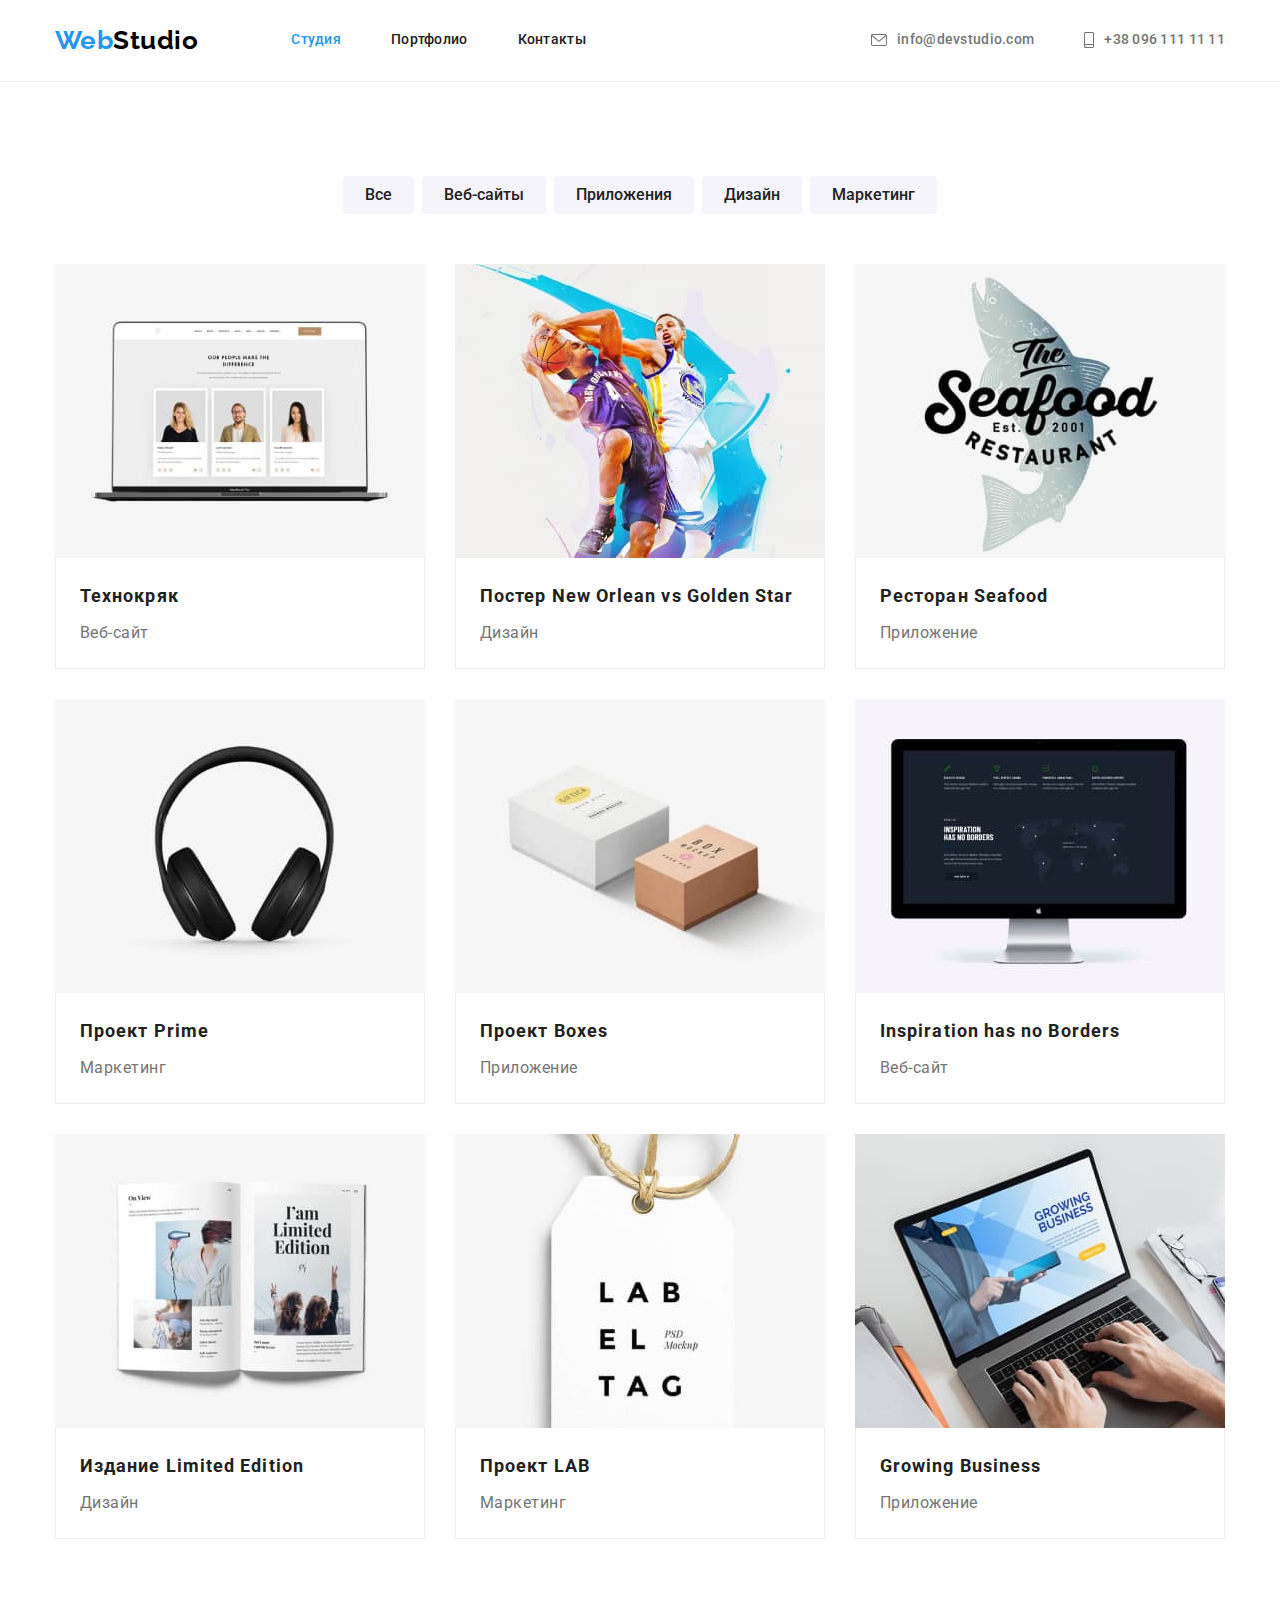
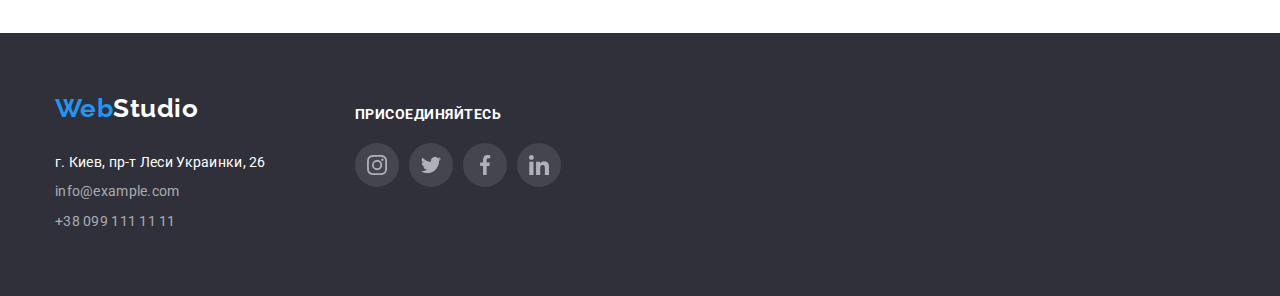
==== portfolio.html @ 1696f5d5 "Клонирую файлы предыдущей работы." ====
<!DOCTYPE html>
<html lang="ru">
  <head>
    <meta charset="UTF-8" />
    <meta http-equiv="X-UA-Compatible" content="IE=edge" />
    <meta name="viewport" content="width=device-width, initial-scale=1.0" />
    <title>Портфолио</title>
    <link rel="preconnect" href="https://fonts.gstatic.com" />
    <link
      href="https://fonts.googleapis.com/css2?family=Raleway:wght@700&family=Roboto:wght@400;500;700;900&display=swap"
      rel="stylesheet"
    />
    <link
      rel="stylesheet"
      href="https://cdnjs.cloudflare.com/ajax/libs/modern-normalize/1.0.0/modern-normalize.min.css"
    />
    <link rel="stylesheet" href="./css/styles.css" />
  </head>
  <body>
    <header class="site-header">
      <div class="container flexbox">
        <nav class="site-navigation flexbox">
          <a href="./index.html" class="logo" tabindex="-1"
            ><span class="accent">Web</span>Studio</a
          >
          <ul class="menu list flexbox">
            <li class="item">
              <a class="current menu-link link" href="./index.html" tabindex="1"
                >Студия</a
              >
            </li>
            <li class="item">
              <a class="menu-link link" href="./portfolio.html" tabindex="2"
                >Портфолио</a
              >
            </li>
            <li class="item">
              <a class="menu-link link" href="" tabindex="3">Контакты</a>
            </li>
          </ul>
        </nav>
        <ul class="contacts list flexbox">
          <li class="item">
            <a class="contacts-link link" href="mailto:info@devstudio.com">
              <svg class="icon" width="16" height="12">
                <use href="./images/icons.svg#icon-envelope"></use>
              </svg>
              info@devstudio.com
            </a>
          </li>
          <li class="item">
            <a class="contacts-link link" href="tel:+380961111111">
              <svg class="icon" width="10" height="16">
                <use href="./images/icons.svg#icon-smartphone"></use>
              </svg>
              +38 096 111 11 11
            </a>
          </li>
        </ul>
      </div>
    </header>

    <main>
      <section class="section">
        <div class="container">
          <h1 class="visually-hidden">Наши роботы</h1>
          <ul class="filter list">
            <li class="item">
              <button class="fiter-button" type="button">Все</button>
            </li>
            <li class="item">
              <button class="fiter-button" type="button">Веб-сайты</button>
            </li>
            <li class="item">
              <button class="fiter-button" type="button">Приложения</button>
            </li>
            <li class="item">
              <button class="fiter-button" type="button">Дизайн</button>
            </li>
            <li class="item">
              <button class="fiter-button" type="button">Маркетинг</button>
            </li>
          </ul>
          <ul class="list grid">
            <li class="item">
              <a class="work-link" href="">
                <article>
                  <img
                    class="image"
                    src="./images/portfolio/project-1-min.jpg"
                    width="370"
                    height="294"
                    alt="Технокряк"
                  />
                  <div class="work-info">
                    <h2 class="work-title">Технокряк</h2>
                    <p class="work-category">Веб-сайт</p>
                  </div>
                </article>
              </a>
            </li>
            <li class="item">
              <a class="work-link" href="">
                <article>
                  <img
                    class="image"
                    src="./images/portfolio/project-2-min.jpg"
                    width="370"
                    height="294"
                    alt="Постер New Orlean vs Golden Star"
                  />
                  <div class="work-info">
                    <h2 class="work-title">Постер New Orlean vs Golden Star</h2>
                    <p class="work-category">Дизайн</p>
                  </div>
                </article>
              </a>
            </li>
            <li class="item">
              <a class="work-link" href="">
                <article>
                  <img
                    class="image"
                    src="./images/portfolio/project-3-min.jpg"
                    width="370"
                    height="294"
                    alt="Ресторан Seafood"
                  />
                  <div class="work-info">
                    <h2 class="work-title">Ресторан Seafood</h2>
                    <p class="work-category">Приложение</p>
                  </div>
                </article>
              </a>
            </li>
            <li class="item">
              <a class="work-link" href="">
                <article>
                  <img
                    class="image"
                    src="./images/portfolio/project-4-min.jpg"
                    width="370"
                    height="294"
                    alt="Проект Prime"
                  />
                  <div class="work-info">
                    <h2 class="work-title">Проект Prime</h2>
                    <p class="work-category">Маркетинг</p>
                  </div>
                </article>
              </a>
            </li>
            <li class="item">
              <a class="work-link" href="">
                <article>
                  <img
                    class="image"
                    src="./images/portfolio/project-5-min.jpg"
                    width="370"
                    height="294"
                    alt="Проект Boxes"
                  />
                  <div class="work-info">
                    <h2 class="work-title">Проект Boxes</h2>
                    <p class="work-category">Приложение</p>
                  </div>
                </article>
              </a>
            </li>
            <li class="item">
              <a class="work-link" href="">
                <article>
                  <img
                    class="image"
                    src="./images/portfolio/project-6-min.jpg"
                    width="370"
                    height="294"
                    alt="Inspiration has no Borders"
                  />
                  <div class="work-info">
                    <h2 class="work-title">Inspiration has no Borders</h2>
                    <p class="work-category">Веб-сайт</p>
                  </div>
                </article>
              </a>
            </li>
            <li class="item">
              <a class="work-link" href="">
                <article>
                  <img
                    class="image"
                    src="./images/portfolio/project-7-min.jpg"
                    width="370"
                    height="294"
                    alt="Издание Limited Edition"
                  />
                  <div class="work-info">
                    <h2 class="work-title">Издание Limited Edition</h2>
                    <p class="work-category">Дизайн</p>
                  </div>
                </article>
              </a>
            </li>
            <li class="item">
              <a class="work-link" href="">
                <article>
                  <img
                    class="image"
                    src="./images/portfolio/project-8-min.jpg"
                    width="370"
                    height="294"
                    alt="Проект LAB"
                  />
                  <div class="work-info">
                    <h2 class="work-title">Проект LAB</h2>
                    <p class="work-category">Маркетинг</p>
                  </div>
                </article>
              </a>
            </li>
            <li class="item">
              <a class="work-link" href="">
                <article>
                  <img
                    class="image"
                    src="./images/portfolio/project-9-min.jpg"
                    width="370"
                    height="294"
                    alt="Growing Business"
                  />
                  <div class="work-info">
                    <h2 class="work-title">Growing Business</h2>
                    <p class="work-category">Приложение</p>
                  </div>
                </article>
              </a>
            </li>
          </ul>
        </div>
      </section>
    </main>
    <footer class="footer">
      <div class="container">
        <ul class="grid list">
          <li class="item">
            <a href="./index.html" class="logo footer-logo"
              ><span class="accent">Web</span>Studio</a
            >
            <address class="footer-contacs">
              <ul class="list">
                <li>
                  <a
                    class="footer-contacs-item color-w link"
                    href="https://goo.gl/maps/rSywJjDoSxNGy83C9"
                    target="_blank"
                    rel="noopener noreferrer"
                    >г. Киев, пр-т Леси Украинки, 26</a
                  >
                </li>
                <li>
                  <a
                    class="footer-contacs-item link"
                    href="mailto:info@example.com"
                    >info@example.com</a
                  >
                </li>
                <li>
                  <a class="footer-contacs-item link" href="tel:+380991111111"
                    >+38 099 111 11 11</a
                  >
                </li>
              </ul>
            </address>
          </li>
          <li class="item">
            <p class="social-title">Присоединяйтесь</p>
            <ul class="footer-social-list list">
              <li class="social-item">
                <a href="" target="_blank" rel="noopener noreferrer">
                  <svg width="44" height="44">
                    <use href="./images/icons.svg#icon-instagram"></use>
                  </svg>
                </a>
              </li>
              <li class="social-item">
                <a href="" target="_blank" rel="noopener noreferrer">
                  <svg width="44" height="44">
                    <use href="./images/icons.svg#icon-twitter"></use>
                  </svg>
                </a>
              </li>
              <li class="social-item">
                <a href="" target="_blank" rel="noopener noreferrer">
                  <svg width="44" height="44">
                    <use href="./images/icons.svg#icon-facebook"></use>
                  </svg>
                </a>
              </li>
              <li class="social-item">
                <a href="" target="_blank" rel="noopener noreferrer">
                  <svg width="44" height="44">
                    <use href="./images/icons.svg#icon-linkedin"></use>
                  </svg>
                </a>
              </li>
            </ul>
          </li>
          <li class="item"></li>
          <li class="item"></li>
        </ul>
      </div>
    </footer>
  </body>
</html>
---- css/styles.css ----
:root {
  --main-text-color: #757575;
  --color-text: #212121;
  --color-text-w: #ffffff;
  --color-accent: #2196f3;
  --color-background-dark: #2f303a;
  --color-background-btn: #f5f4fa;
  --background-btn-focus: #188ce8;
  --grid-item: 3;
  --padding-section: 94px;
}

body {
  font-family: 'Roboto', sans-serif;
  font-weight: 400;
  font-size: 16px;
  line-height: 1.87;
  letter-spacing: 0.03em;
  color: var(--main-text-color);
}

h1,
h2,
h3,
h4,
h5,
h6 {
  margin-top: 0;
}

.container {
  width: 1200px;
  padding-left: 15px;
  padding-right: 15px;
  margin-left: auto;
  margin-right: auto;
}

.visually-hidden {
  position: absolute !important;
  clip: rect(1px 1px 1px 1px);
  clip: rect(1px, 1px, 1px, 1px);
  padding: 0 !important;
  border: 0 !important;
  height: 1px !important;
  width: 1px !important;
  overflow: hidden;
}

.icon {
  fill: currentColor;
  margin-right: 10px;
}

.logo {
  font-family: 'Raleway', sans-serif;
  font-weight: 700;
  font-size: 26px;
  line-height: 1.19;
  text-decoration: none;
  color: #000000;
}

.footer {
  background-color: var(--color-background-dark);
}

.footer .grid > .item {
  --grid-item: 4;
}

.footer-social-list {
  display: flex;
}

.accent {
  color: var(--color-accent);
}

.list {
  list-style: none;
  margin: 0;
  padding: 0;
}

.link {
  font-size: 14px;
  line-height: 1.14;
  letter-spacing: 0.02em;
  text-decoration: none;
}

.image {
  max-width: 100%;
  height: auto;
  display: block;
}

.section-title {
  margin-bottom: 50px;
  font-weight: 700;
  font-size: 36px;
  line-height: 1.167;
  text-align: center;
  color: var(--color-text);
}

.flexbox {
  display: flex;
}

.grid {
  display: flex;
  flex-wrap: wrap;
  margin-top: -30px;
  margin-left: -30px;
}

.grid > .item {
  margin-top: 30px;
  margin-left: 30px;
  flex-basis: calc((100% - 30px * var(--grid-item)) / var(--grid-item));
}

.section {
  padding-top: var(--padding-section);
  padding-bottom: var(--padding-section);
}

.site-header {
  padding-top: 25px;
  padding-bottom: 25px;
  border-bottom: 1px solid #ececec;
}

.site-navigation,
.site-header > .container {
  align-items: center;
}

.menu {
  margin-left: 93px;
}

/* .site-header .item:not(:last-child) {
  margin-right: 50px;
} */

.site-header .item + .item {
  margin-left: 50px;
}

.menu-link,
.contacts-link {
  font-weight: 500;
}

.menu-link {
  color: var(--color-text);
  display: block;
  padding: 5px 0;
}

.contacts {
  margin-left: auto;
  align-items: center;
}

.contacts-link {
  color: var(--main-text-color);
  display: flex;
  align-items: center;
}

.current,
.menu-link:hover,
.menu-link:focus,
.contacts-link:hover,
.contacts-link:focus {
  color: var(--color-accent);
}

.hero {
  display: flex;
  align-items: center;
  min-height: 100vh;
  background-color: var(--color-background-dark);
  text-align: center;
  background-image: linear-gradient(
      to bottom,
      rgba(47, 48, 58, 0.4),
      rgba(47, 48, 58, 0.4)
    ),
    url(../images/hero-bg-min.jpeg);
  background-repeat: no-repeat;
  background-size: cover;
  background-position: left top;
  max-width: 1600px;
  margin-left: auto;
  margin-right: auto;
}

.hero-title {
  max-width: 696px;
  margin-left: auto;
  margin-right: auto;
  font-weight: 900;
  font-size: 44px;
  line-height: 1.5;
  letter-spacing: 0.06em;
  text-transform: uppercase;
  color: var(--color-text-w);
}

.hero-button {
  font-weight: 700;
  line-height: 1.875;
  letter-spacing: 0.06em;
  color: var(--color-text-w);
  cursor: pointer;
  background-color: var(--color-accent);

  padding: 10px 32px;
  border-width: 0;
  border-radius: 4px;
}

.hero-button:hover,
.hero-button:focus {
  background-color: var(--background-btn-focus);
}

.footer-logo {
  color: var(--color-text-w);
}

.section-features {
  padding-top: var(--padding-section);
}

.features-list > .item {
  --grid-item: 4;
}

.features-title {
  font-weight: 700;
  font-size: 14px;
  line-height: 1.14;
  letter-spacing: 0.03em;
  text-transform: uppercase;
  color: var(--color-text);
  margin-bottom: 10px;
}

.features-title::before {
  content: '';
  display: block;
  height: 120px;
  background-color: var(--color-background-btn);
  background-repeat: no-repeat;
  background-position: center;
  border-radius: 4px;
  margin-bottom: 30px;
}

.icon-antenna::before {
  background-image: url(../images/features/antenna.svg);
}

.icon-clock::before {
  background-image: url(../images/features/clock.svg);
}

.icon-diagram::before {
  background-image: url(../images/features/diagram.svg);
}

.icon-astronaut::before {
  background-image: url(../images/features/astronaut.svg);
}

.features-text {
  font-size: 14px;
  line-height: 1.714;
  margin: 0;
}

.section-team {
  background-color: var(--color-background-btn);
}

.team {
  text-align: center;
}

.team > .item {
  --grid-item: 4;
  background-color: #ffffff;
  box-shadow: 0px 1px 3px rgba(0, 0, 0, 0.12), 0px 1px 1px rgba(0, 0, 0, 0.14),
    0px 2px 1px rgba(0, 0, 0, 0.2);
  border-radius: 0px 0px 4px 4px;
}

.team-info {
  padding: 30px 24px;
}

.team-member {
  margin-bottom: 10px;
  font-weight: 500;
  color: var(--color-text);
}

.team-member,
.team-member-position {
  line-height: 1.18;
}

.team-member-position {
  margin: 0;
}

.footer {
  padding-top: 60px;
  padding-bottom: 60px;
}

.footer-contacs {
  font-style: normal;
  margin-top: 20px;
}

.footer-contacs-item {
  font-size: 14px;
  line-height: 1.714;
  color: rgba(255, 255, 255, 0.6);
}

.color-w {
  color: var(--color-text-w);
}

.work-info {
  padding: 20px 24px;
  border: 1px solid #eeeeee;
  border-top-width: 0;
}

.work-link {
  text-decoration: none;
}

.work-link:hover,
.work-link:focus {
  display: block;
  box-shadow: 0px 1px 1px rgba(0, 0, 0, 0.12), 0px 4px 4px rgba(0, 0, 0, 0.06),
    1px 4px 6px rgba(0, 0, 0, 0.16);
}

.work-title {
  margin-bottom: 4px;
  font-weight: 700;
  font-size: 18px;
  line-height: 2;
  letter-spacing: 0.06em;
  color: var(--color-text);
}

.work-category {
  color: var(--main-text-color);
  margin: 0;
}

.filter {
  display: flex;
  justify-content: center;
  margin-bottom: 50px;
}

.filter > .item + .item {
  margin-left: 8px;
}

.fiter-button {
  padding: 6px 22px;
  font-weight: 500;
  line-height: 1.625;
  text-align: center;
  color: var(--color-text);
  background-color: var(--color-background-btn);
  cursor: pointer;
  border-width: 0;
  border-radius: 4px;
}

.fiter-button:hover,
.fiter-button:focus {
  color: var(--color-text-w);
  background-color: var(--color-accent);
  box-shadow: 0px 3px 1px rgba(0, 0, 0, 0.1), 0px 1px 2px rgba(0, 0, 0, 0.08),
    0px 2px 2px rgba(0, 0, 0, 0.12);
}

.member-social-list {
  display: flex;
  justify-content: center;
  margin-top: 16px;
}

.social-item + .social-item {
  margin-left: 10px;
}

.social-item > a {
  display: flex;
  justify-content: center;
  align-items: center;
  border-radius: 50%;
  color: #afb1b8;
  background-color: rgba(255, 255, 255, 0.1);
}

.social-item > a:hover,
.social-item > a:focus {
  background-color: var(--color-accent);
  color: var(--color-text-w);
}

.social-item > a > svg {
  fill: currentColor;
}

.clients-list > .item {
  --grid-item: 6;
}

.client-link {
  display: flex;
  color: #afb1b8;
  box-shadow: 0 0 0 1px #afb1b8;
  box-sizing: border-box;
  border-radius: 4px;
}

.client-link:hover,
.client-link:focus {
  box-shadow: 0 0 0 1px var(--color-accent);
  color: var(--color-accent);
}

.client-link > svg {
  fill: currentColor;
}

.social-title {
  font-weight: 700;
  font-size: 14px;
  line-height: 1.14;
  text-transform: uppercase;
  color: var(--color-text-w);
  margin-bottom: 20px;
}
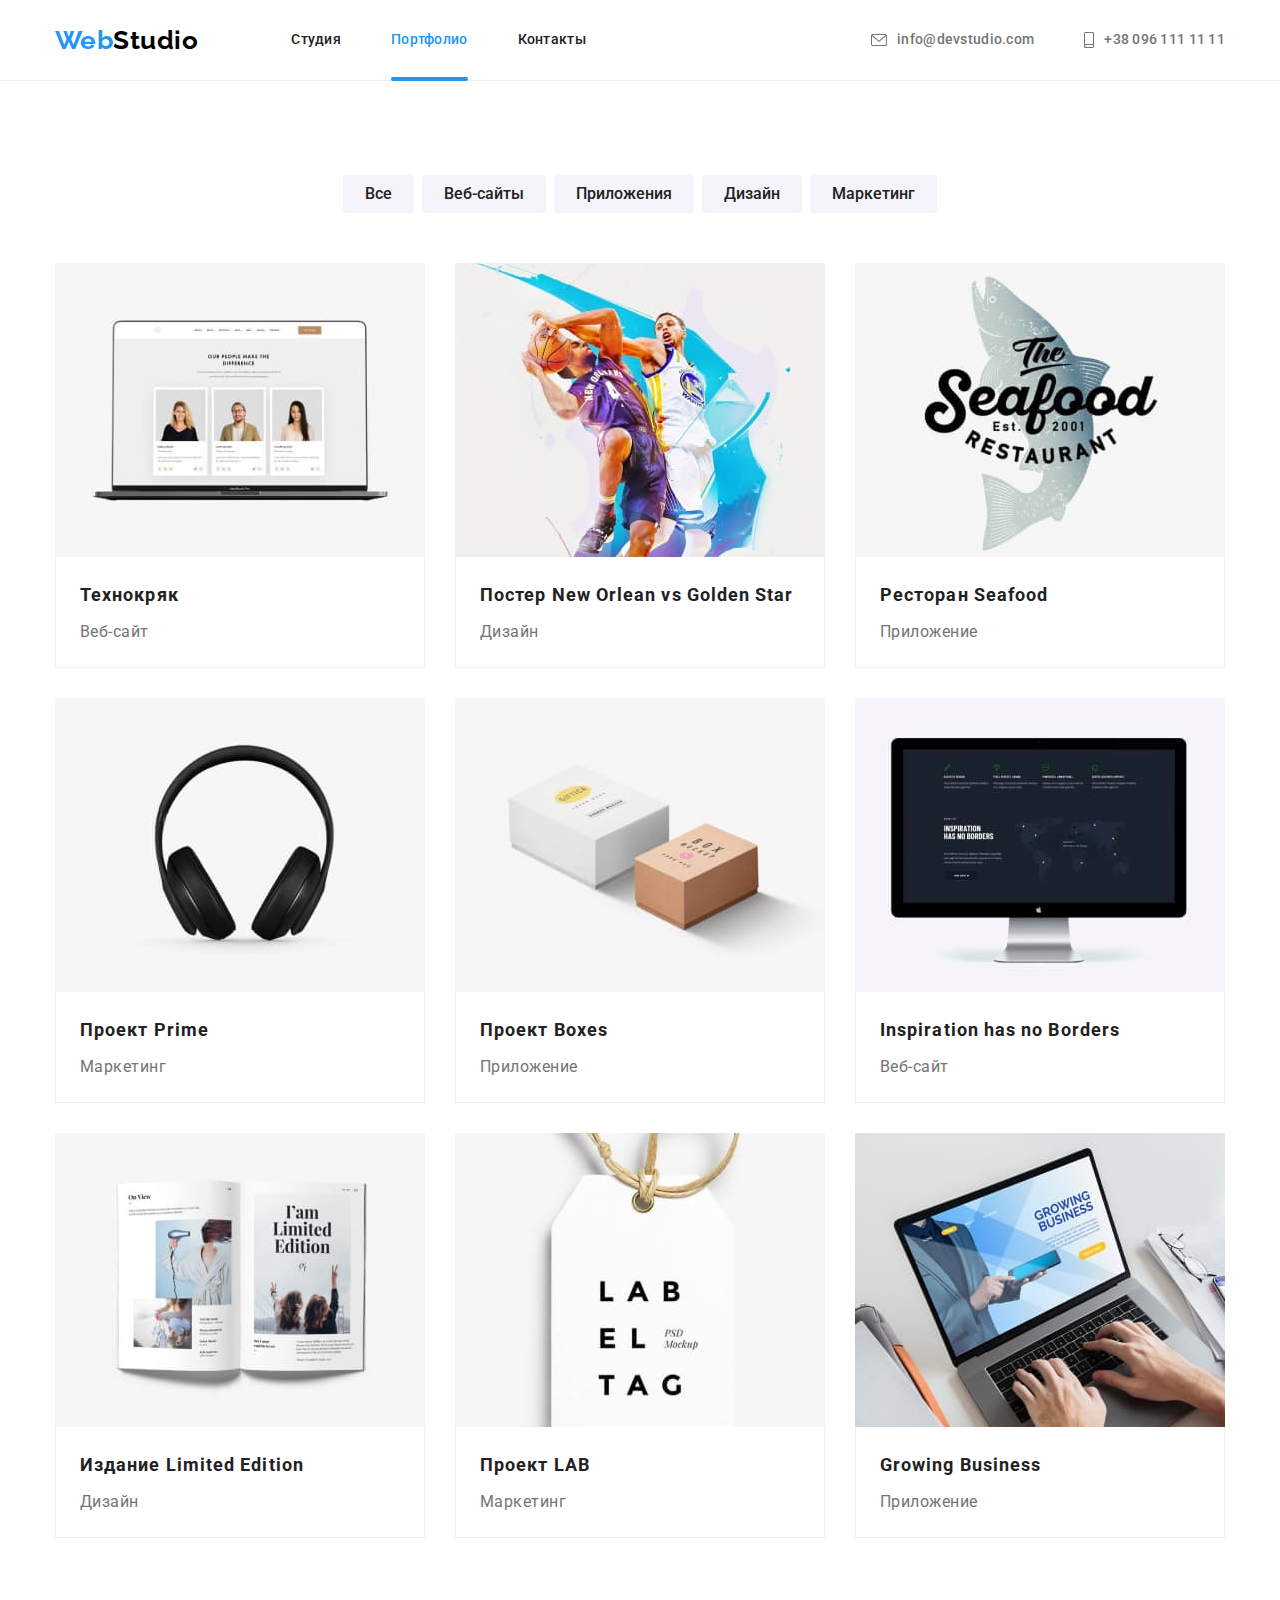
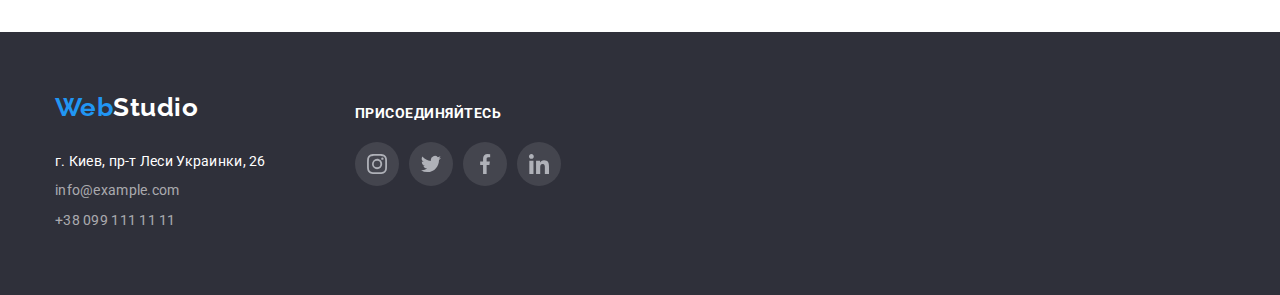
==== commit eded3f1f: "Делаю подчёркивание ссылки текущей страницы" ====
--- a/portfolio.html
+++ b/portfolio.html
@@ -20,19 +20,13 @@
     <header class="site-header">
       <div class="container flexbox">
         <nav class="site-navigation flexbox">
-          <a href="./index.html" class="logo" tabindex="-1"
-            ><span class="accent">Web</span>Studio</a
-          >
+          <a href="./index.html" class="logo" tabindex="-1"><span class="accent">Web</span>Studio</a>
           <ul class="menu list flexbox">
             <li class="item">
-              <a class="current menu-link link" href="./index.html" tabindex="1"
-                >Студия</a
-              >
-            </li>
-            <li class="item">
-              <a class="menu-link link" href="./portfolio.html" tabindex="2"
-                >Портфолио</a
-              >
+              <a class="menu-link link" href="./index.html" tabindex="1">Студия</a>
+            </li>
+            <li class="item">
+              <a class="current menu-link link" href="./portfolio.html" tabindex="2">Портфолио</a>
             </li>
             <li class="item">
               <a class="menu-link link" href="" tabindex="3">Контакты</a>
@@ -243,9 +237,7 @@
       <div class="container">
         <ul class="grid list">
           <li class="item">
-            <a href="./index.html" class="logo footer-logo"
-              ><span class="accent">Web</span>Studio</a
-            >
+            <a href="./index.html" class="logo footer-logo"><span class="accent">Web</span>Studio</a>
             <address class="footer-contacs">
               <ul class="list">
                 <li>
@@ -258,16 +250,10 @@
                   >
                 </li>
                 <li>
-                  <a
-                    class="footer-contacs-item link"
-                    href="mailto:info@example.com"
-                    >info@example.com</a
-                  >
+                  <a class="footer-contacs-item link" href="mailto:info@example.com">info@example.com</a>
                 </li>
                 <li>
-                  <a class="footer-contacs-item link" href="tel:+380991111111"
-                    >+38 099 111 11 11</a
-                  >
+                  <a class="footer-contacs-item link" href="tel:+380991111111">+38 099 111 11 11</a>
                 </li>
               </ul>
             </address>
--- a/css/styles.css
+++ b/css/styles.css
@@ -128,8 +128,6 @@
 }
 
 .site-header {
-  padding-top: 25px;
-  padding-bottom: 25px;
   border-bottom: 1px solid #ececec;
 }
 
@@ -158,7 +156,20 @@
 .menu-link {
   color: var(--color-text);
   display: block;
-  padding: 5px 0;
+  padding: 32px 0;
+  position: relative;
+}
+
+.menu-link::after {
+  content: '';
+  position: absolute;
+  bottom: -1px;
+  left: 0;
+  display: block;
+  width: 100%;
+  height: 0;
+  background-color: var(--color-accent);
+  border-radius: 2px;
 }
 
 .contacts {
@@ -180,17 +191,17 @@
   color: var(--color-accent);
 }
 
+.current::after {
+  height: 4px;
+}
+
 .hero {
   display: flex;
   align-items: center;
   min-height: 100vh;
   background-color: var(--color-background-dark);
   text-align: center;
-  background-image: linear-gradient(
-      to bottom,
-      rgba(47, 48, 58, 0.4),
-      rgba(47, 48, 58, 0.4)
-    ),
+  background-image: linear-gradient(to bottom, rgba(47, 48, 58, 0.4), rgba(47, 48, 58, 0.4)),
     url(../images/hero-bg-min.jpeg);
   background-repeat: no-repeat;
   background-size: cover;
@@ -296,8 +307,7 @@
 .team > .item {
   --grid-item: 4;
   background-color: #ffffff;
-  box-shadow: 0px 1px 3px rgba(0, 0, 0, 0.12), 0px 1px 1px rgba(0, 0, 0, 0.14),
-    0px 2px 1px rgba(0, 0, 0, 0.2);
+  box-shadow: 0px 1px 3px rgba(0, 0, 0, 0.12), 0px 1px 1px rgba(0, 0, 0, 0.14), 0px 2px 1px rgba(0, 0, 0, 0.2);
   border-radius: 0px 0px 4px 4px;
 }
 
@@ -353,8 +363,7 @@
 .work-link:hover,
 .work-link:focus {
   display: block;
-  box-shadow: 0px 1px 1px rgba(0, 0, 0, 0.12), 0px 4px 4px rgba(0, 0, 0, 0.06),
-    1px 4px 6px rgba(0, 0, 0, 0.16);
+  box-shadow: 0px 1px 1px rgba(0, 0, 0, 0.12), 0px 4px 4px rgba(0, 0, 0, 0.06), 1px 4px 6px rgba(0, 0, 0, 0.16);
 }
 
 .work-title {
@@ -397,8 +406,7 @@
 .fiter-button:focus {
   color: var(--color-text-w);
   background-color: var(--color-accent);
-  box-shadow: 0px 3px 1px rgba(0, 0, 0, 0.1), 0px 1px 2px rgba(0, 0, 0, 0.08),
-    0px 2px 2px rgba(0, 0, 0, 0.12);
+  box-shadow: 0px 3px 1px rgba(0, 0, 0, 0.1), 0px 1px 2px rgba(0, 0, 0, 0.08), 0px 2px 2px rgba(0, 0, 0, 0.12);
 }
 
 .member-social-list {
